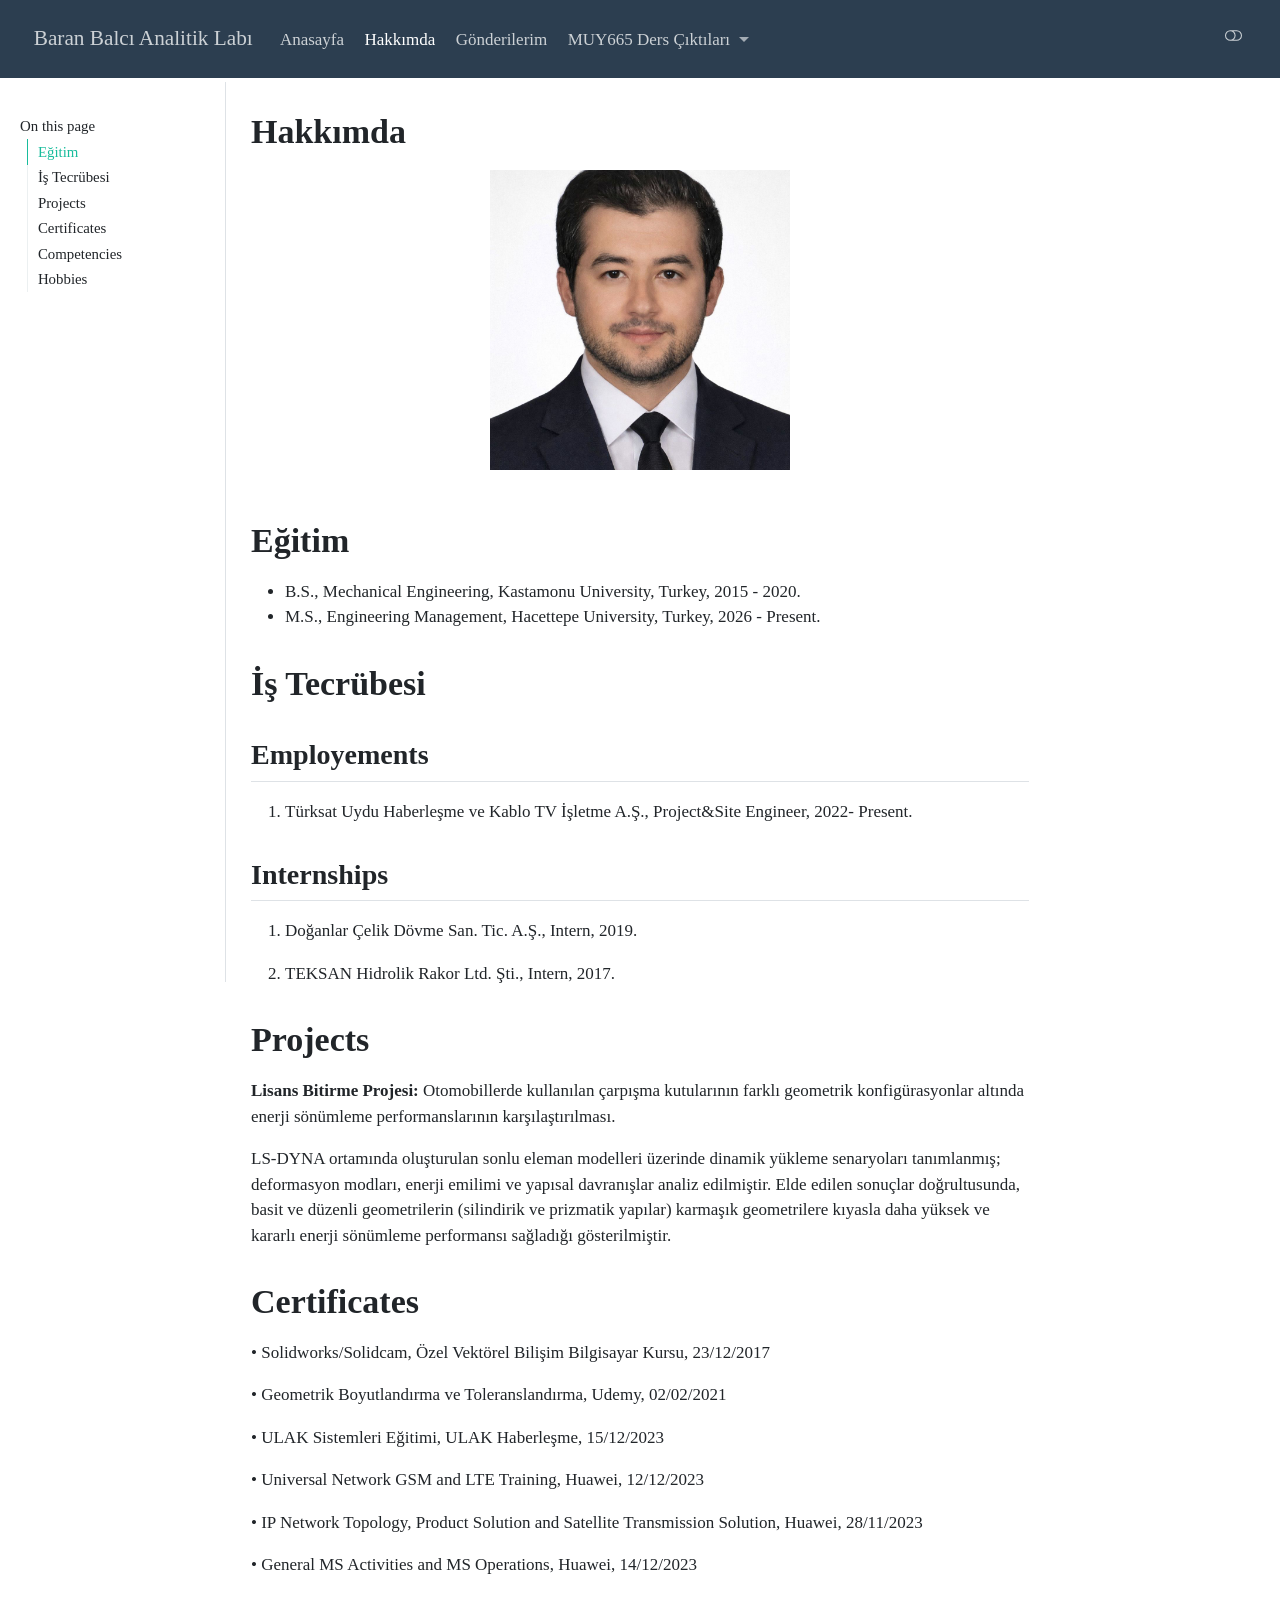
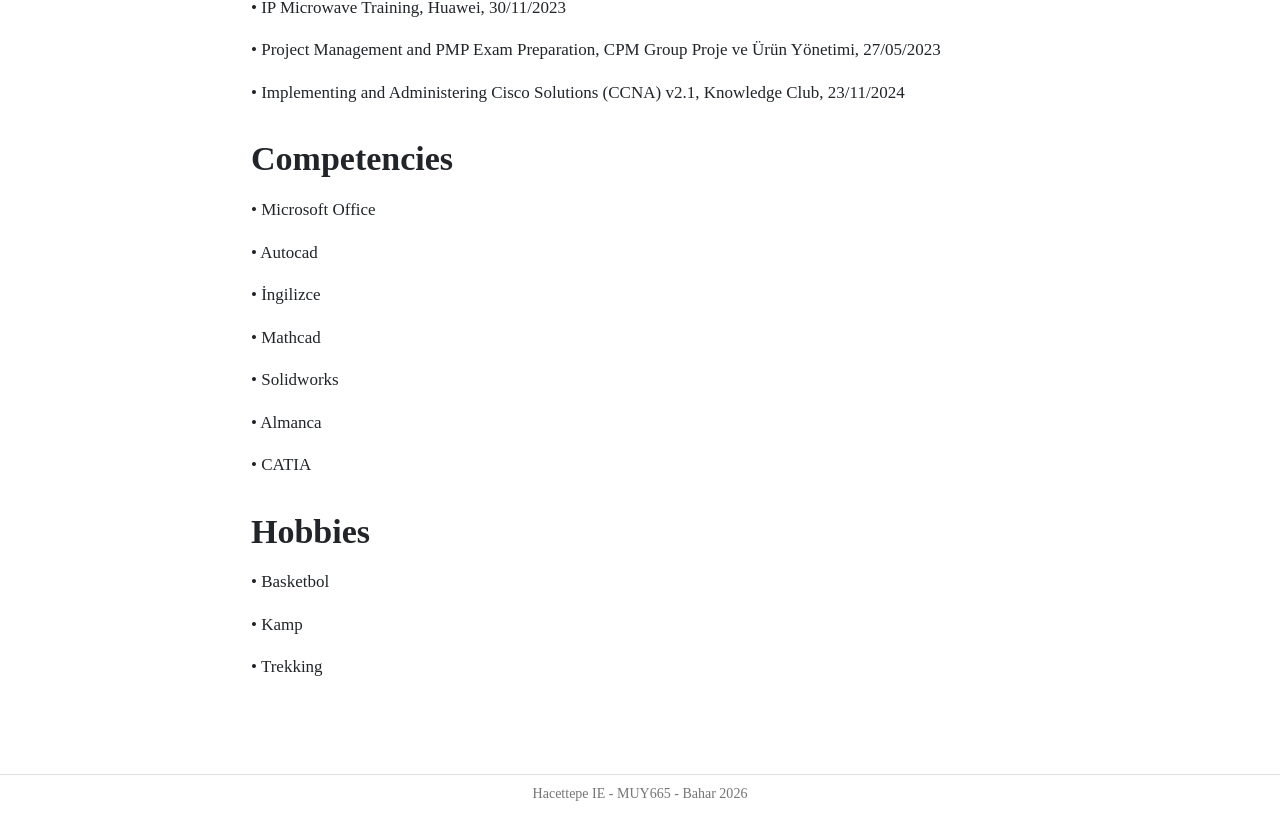
==== docs/about.html @ 2a1bf87d "Güncelleme_1 Özgeçmiş güncellendi. Tema ve font değişiklikleri yapıldı." ====
<!DOCTYPE html>
<html xmlns="http://www.w3.org/1999/xhtml" lang="en" xml:lang="en"><head>

<meta charset="utf-8">
<meta name="generator" content="quarto-1.8.25">

<meta name="viewport" content="width=device-width, initial-scale=1.0, user-scalable=yes">


<title>Hakkımda – Baran Balcı Analitik Labı</title>
<style>
code{white-space: pre-wrap;}
span.smallcaps{font-variant: small-caps;}
div.columns{display: flex; gap: min(4vw, 1.5em);}
div.column{flex: auto; overflow-x: auto;}
div.hanging-indent{margin-left: 1.5em; text-indent: -1.5em;}
ul.task-list{list-style: none;}
ul.task-list li input[type="checkbox"] {
  width: 0.8em;
  margin: 0 0.8em 0.2em -1em; /* quarto-specific, see https://github.com/quarto-dev/quarto-cli/issues/4556 */ 
  vertical-align: middle;
}
</style>


<script src="site_libs/quarto-nav/quarto-nav.js"></script>
<script src="site_libs/quarto-nav/headroom.min.js"></script>
<script src="site_libs/clipboard/clipboard.min.js"></script>
<script src="site_libs/quarto-search/autocomplete.umd.js"></script>
<script src="site_libs/quarto-search/fuse.min.js"></script>
<script src="site_libs/quarto-search/quarto-search.js"></script>
<meta name="quarto:offset" content="./">
<script src="site_libs/quarto-html/quarto.js" type="module"></script>
<script src="site_libs/quarto-html/tabsets/tabsets.js" type="module"></script>
<script src="site_libs/quarto-html/axe/axe-check.js" type="module"></script>
<script src="site_libs/quarto-html/popper.min.js"></script>
<script src="site_libs/quarto-html/tippy.umd.min.js"></script>
<script src="site_libs/quarto-html/anchor.min.js"></script>
<link href="site_libs/quarto-html/tippy.css" rel="stylesheet">
<link href="site_libs/quarto-html/quarto-syntax-highlighting-7b89279ff1a6dce999919e0e67d4d9ec.css" rel="stylesheet" class="quarto-color-scheme" id="quarto-text-highlighting-styles">
<link href="site_libs/quarto-html/quarto-syntax-highlighting-dark-707d8167ce6003fca903bfe2be84ab7f.css" rel="stylesheet" class="quarto-color-scheme quarto-color-alternate" id="quarto-text-highlighting-styles">
<link href="site_libs/quarto-html/quarto-syntax-highlighting-7b89279ff1a6dce999919e0e67d4d9ec.css" rel="stylesheet" class="quarto-color-scheme-extra" id="quarto-text-highlighting-styles">
<script src="site_libs/bootstrap/bootstrap.min.js"></script>
<link href="site_libs/bootstrap/bootstrap-icons.css" rel="stylesheet">
<link href="site_libs/bootstrap/bootstrap-e98ccba14d388c5981edc7cb601e3319.min.css" rel="stylesheet" append-hash="true" class="quarto-color-scheme" id="quarto-bootstrap" data-mode="light">
<link href="site_libs/bootstrap/bootstrap-dark-bb24afecbbc509480c56164ef6636574.min.css" rel="stylesheet" append-hash="true" class="quarto-color-scheme quarto-color-alternate" id="quarto-bootstrap" data-mode="dark">
<link href="site_libs/bootstrap/bootstrap-e98ccba14d388c5981edc7cb601e3319.min.css" rel="stylesheet" append-hash="true" class="quarto-color-scheme-extra" id="quarto-bootstrap" data-mode="light">
<script id="quarto-search-options" type="application/json">{
  "location": "navbar",
  "copy-button": false,
  "collapse-after": 3,
  "panel-placement": "end",
  "type": "overlay",
  "limit": 50,
  "keyboard-shortcut": [
    "f",
    "/",
    "s"
  ],
  "show-item-context": false,
  "language": {
    "search-no-results-text": "No results",
    "search-matching-documents-text": "matching documents",
    "search-copy-link-title": "Copy link to search",
    "search-hide-matches-text": "Hide additional matches",
    "search-more-match-text": "more match in this document",
    "search-more-matches-text": "more matches in this document",
    "search-clear-button-title": "Clear",
    "search-text-placeholder": "",
    "search-detached-cancel-button-title": "Cancel",
    "search-submit-button-title": "Submit",
    "search-label": "Search"
  }
}</script>


<link rel="stylesheet" href="styles.css">
</head>

<body class="docked nav-fixed quarto-light"><script id="quarto-html-before-body" type="application/javascript">
    const toggleBodyColorMode = (bsSheetEl) => {
      const mode = bsSheetEl.getAttribute("data-mode");
      const bodyEl = window.document.querySelector("body");
      if (mode === "dark") {
        bodyEl.classList.add("quarto-dark");
        bodyEl.classList.remove("quarto-light");
      } else {
        bodyEl.classList.add("quarto-light");
        bodyEl.classList.remove("quarto-dark");
      }
    }
    const toggleBodyColorPrimary = () => {
      const bsSheetEl = window.document.querySelector("link#quarto-bootstrap:not([rel=disabled-stylesheet])");
      if (bsSheetEl) {
        toggleBodyColorMode(bsSheetEl);
      }
    }
    const setColorSchemeToggle = (alternate) => {
      const toggles = window.document.querySelectorAll('.quarto-color-scheme-toggle');
      for (let i=0; i < toggles.length; i++) {
        const toggle = toggles[i];
        if (toggle) {
          if (alternate) {
            toggle.classList.add("alternate");
          } else {
            toggle.classList.remove("alternate");
          }
        }
      }
    };
    const toggleColorMode = (alternate) => {
      // Switch the stylesheets
      const primaryStylesheets = window.document.querySelectorAll('link.quarto-color-scheme:not(.quarto-color-alternate)');
      const alternateStylesheets = window.document.querySelectorAll('link.quarto-color-scheme.quarto-color-alternate');
      manageTransitions('#quarto-margin-sidebar .nav-link', false);
      if (alternate) {
        // note: dark is layered on light, we don't disable primary!
        enableStylesheet(alternateStylesheets);
        for (const sheetNode of alternateStylesheets) {
          if (sheetNode.id === "quarto-bootstrap") {
            toggleBodyColorMode(sheetNode);
          }
        }
      } else {
        disableStylesheet(alternateStylesheets);
        enableStylesheet(primaryStylesheets)
        toggleBodyColorPrimary();
      }
      manageTransitions('#quarto-margin-sidebar .nav-link', true);
      // Switch the toggles
      setColorSchemeToggle(alternate)
      // Hack to workaround the fact that safari doesn't
      // properly recolor the scrollbar when toggling (#1455)
      if (navigator.userAgent.indexOf('Safari') > 0 && navigator.userAgent.indexOf('Chrome') == -1) {
        manageTransitions("body", false);
        window.scrollTo(0, 1);
        setTimeout(() => {
          window.scrollTo(0, 0);
          manageTransitions("body", true);
        }, 40);
      }
    }
    const disableStylesheet = (stylesheets) => {
      for (let i=0; i < stylesheets.length; i++) {
        const stylesheet = stylesheets[i];
        stylesheet.rel = 'disabled-stylesheet';
      }
    }
    const enableStylesheet = (stylesheets) => {
      for (let i=0; i < stylesheets.length; i++) {
        const stylesheet = stylesheets[i];
        if(stylesheet.rel !== 'stylesheet') { // for Chrome, which will still FOUC without this check
          stylesheet.rel = 'stylesheet';
        }
      }
    }
    const manageTransitions = (selector, allowTransitions) => {
      const els = window.document.querySelectorAll(selector);
      for (let i=0; i < els.length; i++) {
        const el = els[i];
        if (allowTransitions) {
          el.classList.remove('notransition');
        } else {
          el.classList.add('notransition');
        }
      }
    }
    const isFileUrl = () => {
      return window.location.protocol === 'file:';
    }
    const hasAlternateSentinel = () => {
      let styleSentinel = getColorSchemeSentinel();
      if (styleSentinel !== null) {
        return styleSentinel === "alternate";
      } else {
        return false;
      }
    }
    const setStyleSentinel = (alternate) => {
      const value = alternate ? "alternate" : "default";
      if (!isFileUrl()) {
        window.localStorage.setItem("quarto-color-scheme", value);
      } else {
        localAlternateSentinel = value;
      }
    }
    const getColorSchemeSentinel = () => {
      if (!isFileUrl()) {
        const storageValue = window.localStorage.getItem("quarto-color-scheme");
        return storageValue != null ? storageValue : localAlternateSentinel;
      } else {
        return localAlternateSentinel;
      }
    }
    const toggleGiscusIfUsed = (isAlternate, darkModeDefault) => {
      const baseTheme = document.querySelector('#giscus-base-theme')?.value ?? 'light';
      const alternateTheme = document.querySelector('#giscus-alt-theme')?.value ?? 'dark';
      let newTheme = '';
      if(authorPrefersDark) {
        newTheme = isAlternate ? baseTheme : alternateTheme;
      } else {
        newTheme = isAlternate ? alternateTheme : baseTheme;
      }
      const changeGiscusTheme = () => {
        // From: https://github.com/giscus/giscus/issues/336
        const sendMessage = (message) => {
          const iframe = document.querySelector('iframe.giscus-frame');
          if (!iframe) return;
          iframe.contentWindow.postMessage({ giscus: message }, 'https://giscus.app');
        }
        sendMessage({
          setConfig: {
            theme: newTheme
          }
        });
      }
      const isGiscussLoaded = window.document.querySelector('iframe.giscus-frame') !== null;
      if (isGiscussLoaded) {
        changeGiscusTheme();
      }
    };
    const authorPrefersDark = false;
    const darkModeDefault = authorPrefersDark;
      document.querySelector('link#quarto-text-highlighting-styles.quarto-color-scheme-extra').rel = 'disabled-stylesheet';
      document.querySelector('link#quarto-bootstrap.quarto-color-scheme-extra').rel = 'disabled-stylesheet';
    let localAlternateSentinel = darkModeDefault ? 'alternate' : 'default';
    // Dark / light mode switch
    window.quartoToggleColorScheme = () => {
      // Read the current dark / light value
      let toAlternate = !hasAlternateSentinel();
      toggleColorMode(toAlternate);
      setStyleSentinel(toAlternate);
      toggleGiscusIfUsed(toAlternate, darkModeDefault);
      window.dispatchEvent(new Event('resize'));
    };
    // Switch to dark mode if need be
    if (hasAlternateSentinel()) {
      toggleColorMode(true);
    } else {
      toggleColorMode(false);
    }
  </script>

<div id="quarto-search-results"></div>
  <header id="quarto-header" class="headroom fixed-top">
    <nav class="navbar navbar-expand-lg " data-bs-theme="dark">
      <div class="navbar-container container-fluid">
      <div class="navbar-brand-container mx-auto">
    <a href="./index.html" class="navbar-brand navbar-brand-logo">
    </a>
    <a class="navbar-brand" href="./index.html">
    <span class="navbar-title">Baran Balcı Analitik Labı</span>
    </a>
  </div>
            <div id="quarto-search" class="" title="Search"></div>
          <button class="navbar-toggler" type="button" data-bs-toggle="collapse" data-bs-target="#navbarCollapse" aria-controls="navbarCollapse" role="menu" aria-expanded="false" aria-label="Toggle navigation" onclick="if (window.quartoToggleHeadroom) { window.quartoToggleHeadroom(); }">
  <span class="navbar-toggler-icon"></span>
</button>
          <div class="collapse navbar-collapse" id="navbarCollapse">
            <ul class="navbar-nav navbar-nav-scroll me-auto">
  <li class="nav-item">
    <a class="nav-link" href="./index.html"> 
<span class="menu-text">Anasayfa</span></a>
  </li>  
  <li class="nav-item">
    <a class="nav-link active" href="./about.html" aria-current="page"> 
<span class="menu-text">Hakkımda</span></a>
  </li>  
  <li class="nav-item">
    <a class="nav-link" href="./posts.html"> 
<span class="menu-text">Gönderilerim</span></a>
  </li>  
  <li class="nav-item dropdown ">
    <a class="nav-link dropdown-toggle" href="#" id="nav-menu-muy665-ders-çıktıları" role="link" data-bs-toggle="dropdown" aria-expanded="false">
 <span class="menu-text">MUY665 Ders Çıktıları</span>
    </a>
    <ul class="dropdown-menu" aria-labelledby="nav-menu-muy665-ders-çıktıları">    
        <li>
    <a class="dropdown-item" href="./portfolyo.html">
 <span class="dropdown-text">Ödevler</span></a>
  </li>  
        <li>
    <a class="dropdown-item" href="./project.qmd">
 <span class="dropdown-text">Proje</span></a>
  </li>  
    </ul>
  </li>
</ul>
          </div> <!-- /navcollapse -->
            <div class="quarto-navbar-tools tools-wide">
    <a href="https://twitter.com" title="" class="quarto-navigation-tool px-1" aria-label=""><i class="bi bi-github"></i></a>
    <a href="https://twitter.com" title="" class="quarto-navigation-tool px-1" aria-label=""><i class="bi bi-twitter"></i></a>
    <a href="https://linkedin.com" title="" class="quarto-navigation-tool px-1" aria-label=""><i class="bi bi-linkedin"></i></a>
  <a href="" class="quarto-color-scheme-toggle quarto-navigation-tool  px-1" onclick="window.quartoToggleColorScheme(); return false;" title="Toggle dark mode"><i class="bi"></i></a>
</div>
      </div> <!-- /container-fluid -->
    </nav>
</header>
<!-- content -->
<div id="quarto-content" class="quarto-container page-columns page-rows-contents page-layout-article page-navbar">
<!-- sidebar -->
  <nav id="quarto-sidebar" class="sidebar collapse collapse-horizontal quarto-sidebar-collapse-item sidebar-navigation docked overflow-auto">
    <nav id="TOC" role="doc-toc" class="toc-active">
    <h2 id="toc-title">On this page</h2>
   
  <ul>
  <li><a href="#eğitim" id="toc-eğitim" class="nav-link active" data-scroll-target="#eğitim">Eğitim</a></li>
  <li><a href="#iş-tecrübesi" id="toc-iş-tecrübesi" class="nav-link" data-scroll-target="#iş-tecrübesi">İş Tecrübesi</a>
  <ul class="collapse">
  <li><a href="#employements" id="toc-employements" class="nav-link" data-scroll-target="#employements">Employements</a></li>
  <li><a href="#internships" id="toc-internships" class="nav-link" data-scroll-target="#internships">Internships</a></li>
  </ul></li>
  <li><a href="#projects" id="toc-projects" class="nav-link" data-scroll-target="#projects">Projects</a></li>
  <li><a href="#certificates" id="toc-certificates" class="nav-link" data-scroll-target="#certificates">Certificates</a></li>
  <li><a href="#competencies" id="toc-competencies" class="nav-link" data-scroll-target="#competencies">Competencies</a></li>
  <li><a href="#hobbies" id="toc-hobbies" class="nav-link" data-scroll-target="#hobbies">Hobbies</a></li>
  </ul>
</nav>
</nav>
<div id="quarto-sidebar-glass" class="quarto-sidebar-collapse-item" data-bs-toggle="collapse" data-bs-target=".quarto-sidebar-collapse-item"></div>
<!-- margin-sidebar -->
    <div id="quarto-margin-sidebar" class="sidebar margin-sidebar zindex-bottom">
    </div>
<!-- main -->
<main class="content" id="quarto-document-content">


<header id="title-block-header" class="quarto-title-block default">
<div class="quarto-title">
<h1 class="title">Hakkımda</h1>
</div>



<div class="quarto-title-meta">

    
  
    
  </div>
  


</header>


<div class="quarto-figure quarto-figure-center">
<figure class="figure">
<p><img src="images/WhatsApp Image 2026-03-04 at 12.18.44.jpeg" class="img-fluid quarto-figure quarto-figure-center figure-img" width="300"></p>
</figure>
</div>
<section id="eğitim" class="level1">
<h1>Eğitim</h1>
<ul>
<li>B.S., Mechanical Engineering, Kastamonu University, Turkey, 2015 - 2020.</li>
<li>M.S., Engineering Management, Hacettepe University, Turkey, 2026 - Present.</li>
</ul>
</section>
<section id="iş-tecrübesi" class="level1">
<h1>İş Tecrübesi</h1>
<section id="employements" class="level2">
<h2 class="anchored" data-anchor-id="employements">Employements</h2>
<ol type="1">
<li>Türksat Uydu Haberleşme ve Kablo TV İşletme A.Ş., Project&amp;Site Engineer, 2022- Present.</li>
</ol>
</section>
<section id="internships" class="level2">
<h2 class="anchored" data-anchor-id="internships">Internships</h2>
<ol type="1">
<li><p>Doğanlar Çelik Dövme San. Tic. A.Ş., Intern, 2019.</p></li>
<li><p>TEKSAN Hidrolik Rakor Ltd.&nbsp;Şti., Intern, 2017.</p></li>
</ol>
</section>
</section>
<section id="projects" class="level1">
<h1>Projects</h1>
<p><strong>Lisans Bitirme Projesi:</strong> Otomobillerde kullanılan çarpışma kutularının farklı geometrik konfigürasyonlar altında enerji sönümleme performanslarının karşılaştırılması.</p>
<p>LS-DYNA ortamında oluşturulan sonlu eleman modelleri üzerinde dinamik yükleme senaryoları tanımlanmış; deformasyon modları, enerji emilimi ve yapısal davranışlar analiz edilmiştir. Elde edilen sonuçlar doğrultusunda, basit ve düzenli geometrilerin (silindirik ve prizmatik yapılar) karmaşık geometrilere kıyasla daha yüksek ve kararlı enerji sönümleme performansı sağladığı gösterilmiştir.</p>
</section>
<section id="certificates" class="level1">
<h1>Certificates</h1>
<p>• Solidworks/Solidcam, Özel Vektörel Bilişim Bilgisayar Kursu, 23/12/2017</p>
<p>• Geometrik Boyutlandırma ve Toleranslandırma, Udemy, 02/02/2021</p>
<p>• ULAK Sistemleri Eğitimi, ULAK Haberleşme, 15/12/2023</p>
<p>• Universal Network GSM and LTE Training, Huawei, 12/12/2023</p>
<p>• IP Network Topology, Product Solution and Satellite Transmission Solution, Huawei, 28/11/2023</p>
<p>• General MS Activities and MS Operations, Huawei, 14/12/2023</p>
<p>• IP Microwave Training, Huawei, 30/11/2023</p>
<p>• Project Management and PMP Exam Preparation, CPM Group Proje ve Ürün Yönetimi, 27/05/2023</p>
<p>• Implementing and Administering Cisco Solutions (CCNA) v2.1, Knowledge Club, 23/11/2024</p>
</section>
<section id="competencies" class="level1">
<h1>Competencies</h1>
<p>• Microsoft Office</p>
<p>• Autocad</p>
<p>• İngilizce</p>
<p>• Mathcad</p>
<p>• Solidworks</p>
<p>• Almanca</p>
<p>• CATIA</p>
</section>
<section id="hobbies" class="level1">
<h1>Hobbies</h1>
<p>• Basketbol</p>
<p>• Kamp</p>
<p>• Trekking</p>


</section>

<a onclick="window.scrollTo(0, 0); return false;" role="button" id="quarto-back-to-top"><i class="bi bi-arrow-up"></i> Back to top</a></main> <!-- /main -->
<script id="quarto-html-after-body" type="application/javascript">
  window.document.addEventListener("DOMContentLoaded", function (event) {
    // Ensure there is a toggle, if there isn't float one in the top right
    if (window.document.querySelector('.quarto-color-scheme-toggle') === null) {
      const a = window.document.createElement('a');
      a.classList.add('top-right');
      a.classList.add('quarto-color-scheme-toggle');
      a.href = "";
      a.onclick = function() { try { window.quartoToggleColorScheme(); } catch {} return false; };
      const i = window.document.createElement("i");
      i.classList.add('bi');
      a.appendChild(i);
      window.document.body.appendChild(a);
    }
    setColorSchemeToggle(hasAlternateSentinel())
    const icon = "";
    const anchorJS = new window.AnchorJS();
    anchorJS.options = {
      placement: 'right',
      icon: icon
    };
    anchorJS.add('.anchored');
    const isCodeAnnotation = (el) => {
      for (const clz of el.classList) {
        if (clz.startsWith('code-annotation-')) {                     
          return true;
        }
      }
      return false;
    }
    const onCopySuccess = function(e) {
      // button target
      const button = e.trigger;
      // don't keep focus
      button.blur();
      // flash "checked"
      button.classList.add('code-copy-button-checked');
      var currentTitle = button.getAttribute("title");
      button.setAttribute("title", "Copied!");
      let tooltip;
      if (window.bootstrap) {
        button.setAttribute("data-bs-toggle", "tooltip");
        button.setAttribute("data-bs-placement", "left");
        button.setAttribute("data-bs-title", "Copied!");
        tooltip = new bootstrap.Tooltip(button, 
          { trigger: "manual", 
            customClass: "code-copy-button-tooltip",
            offset: [0, -8]});
        tooltip.show();    
      }
      setTimeout(function() {
        if (tooltip) {
          tooltip.hide();
          button.removeAttribute("data-bs-title");
          button.removeAttribute("data-bs-toggle");
          button.removeAttribute("data-bs-placement");
        }
        button.setAttribute("title", currentTitle);
        button.classList.remove('code-copy-button-checked');
      }, 1000);
      // clear code selection
      e.clearSelection();
    }
    const getTextToCopy = function(trigger) {
      const outerScaffold = trigger.parentElement.cloneNode(true);
      const codeEl = outerScaffold.querySelector('code');
      for (const childEl of codeEl.children) {
        if (isCodeAnnotation(childEl)) {
          childEl.remove();
        }
      }
      return codeEl.innerText;
    }
    const clipboard = new window.ClipboardJS('.code-copy-button:not([data-in-quarto-modal])', {
      text: getTextToCopy
    });
    clipboard.on('success', onCopySuccess);
    if (window.document.getElementById('quarto-embedded-source-code-modal')) {
      const clipboardModal = new window.ClipboardJS('.code-copy-button[data-in-quarto-modal]', {
        text: getTextToCopy,
        container: window.document.getElementById('quarto-embedded-source-code-modal')
      });
      clipboardModal.on('success', onCopySuccess);
    }
      var localhostRegex = new RegExp(/^(?:http|https):\/\/localhost\:?[0-9]*\//);
      var mailtoRegex = new RegExp(/^mailto:/);
        var filterRegex = new RegExp('/' + window.location.host + '/');
      var isInternal = (href) => {
          return filterRegex.test(href) || localhostRegex.test(href) || mailtoRegex.test(href);
      }
      // Inspect non-navigation links and adorn them if external
     var links = window.document.querySelectorAll('a[href]:not(.nav-link):not(.navbar-brand):not(.toc-action):not(.sidebar-link):not(.sidebar-item-toggle):not(.pagination-link):not(.no-external):not([aria-hidden]):not(.dropdown-item):not(.quarto-navigation-tool):not(.about-link)');
      for (var i=0; i<links.length; i++) {
        const link = links[i];
        if (!isInternal(link.href)) {
          // undo the damage that might have been done by quarto-nav.js in the case of
          // links that we want to consider external
          if (link.dataset.originalHref !== undefined) {
            link.href = link.dataset.originalHref;
          }
        }
      }
    function tippyHover(el, contentFn, onTriggerFn, onUntriggerFn) {
      const config = {
        allowHTML: true,
        maxWidth: 500,
        delay: 100,
        arrow: false,
        appendTo: function(el) {
            return el.parentElement;
        },
        interactive: true,
        interactiveBorder: 10,
        theme: 'quarto',
        placement: 'bottom-start',
      };
      if (contentFn) {
        config.content = contentFn;
      }
      if (onTriggerFn) {
        config.onTrigger = onTriggerFn;
      }
      if (onUntriggerFn) {
        config.onUntrigger = onUntriggerFn;
      }
      window.tippy(el, config); 
    }
    const noterefs = window.document.querySelectorAll('a[role="doc-noteref"]');
    for (var i=0; i<noterefs.length; i++) {
      const ref = noterefs[i];
      tippyHover(ref, function() {
        // use id or data attribute instead here
        let href = ref.getAttribute('data-footnote-href') || ref.getAttribute('href');
        try { href = new URL(href).hash; } catch {}
        const id = href.replace(/^#\/?/, "");
        const note = window.document.getElementById(id);
        if (note) {
          return note.innerHTML;
        } else {
          return "";
        }
      });
    }
    const xrefs = window.document.querySelectorAll('a.quarto-xref');
    const processXRef = (id, note) => {
      // Strip column container classes
      const stripColumnClz = (el) => {
        el.classList.remove("page-full", "page-columns");
        if (el.children) {
          for (const child of el.children) {
            stripColumnClz(child);
          }
        }
      }
      stripColumnClz(note)
      if (id === null || id.startsWith('sec-')) {
        // Special case sections, only their first couple elements
        const container = document.createElement("div");
        if (note.children && note.children.length > 2) {
          container.appendChild(note.children[0].cloneNode(true));
          for (let i = 1; i < note.children.length; i++) {
            const child = note.children[i];
            if (child.tagName === "P" && child.innerText === "") {
              continue;
            } else {
              container.appendChild(child.cloneNode(true));
              break;
            }
          }
          if (window.Quarto?.typesetMath) {
            window.Quarto.typesetMath(container);
          }
          return container.innerHTML
        } else {
          if (window.Quarto?.typesetMath) {
            window.Quarto.typesetMath(note);
          }
          return note.innerHTML;
        }
      } else {
        // Remove any anchor links if they are present
        const anchorLink = note.querySelector('a.anchorjs-link');
        if (anchorLink) {
          anchorLink.remove();
        }
        if (window.Quarto?.typesetMath) {
          window.Quarto.typesetMath(note);
        }
        if (note.classList.contains("callout")) {
          return note.outerHTML;
        } else {
          return note.innerHTML;
        }
      }
    }
    for (var i=0; i<xrefs.length; i++) {
      const xref = xrefs[i];
      tippyHover(xref, undefined, function(instance) {
        instance.disable();
        let url = xref.getAttribute('href');
        let hash = undefined; 
        if (url.startsWith('#')) {
          hash = url;
        } else {
          try { hash = new URL(url).hash; } catch {}
        }
        if (hash) {
          const id = hash.replace(/^#\/?/, "");
          const note = window.document.getElementById(id);
          if (note !== null) {
            try {
              const html = processXRef(id, note.cloneNode(true));
              instance.setContent(html);
            } finally {
              instance.enable();
              instance.show();
            }
          } else {
            // See if we can fetch this
            fetch(url.split('#')[0])
            .then(res => res.text())
            .then(html => {
              const parser = new DOMParser();
              const htmlDoc = parser.parseFromString(html, "text/html");
              const note = htmlDoc.getElementById(id);
              if (note !== null) {
                const html = processXRef(id, note);
                instance.setContent(html);
              } 
            }).finally(() => {
              instance.enable();
              instance.show();
            });
          }
        } else {
          // See if we can fetch a full url (with no hash to target)
          // This is a special case and we should probably do some content thinning / targeting
          fetch(url)
          .then(res => res.text())
          .then(html => {
            const parser = new DOMParser();
            const htmlDoc = parser.parseFromString(html, "text/html");
            const note = htmlDoc.querySelector('main.content');
            if (note !== null) {
              // This should only happen for chapter cross references
              // (since there is no id in the URL)
              // remove the first header
              if (note.children.length > 0 && note.children[0].tagName === "HEADER") {
                note.children[0].remove();
              }
              const html = processXRef(null, note);
              instance.setContent(html);
            } 
          }).finally(() => {
            instance.enable();
            instance.show();
          });
        }
      }, function(instance) {
      });
    }
        let selectedAnnoteEl;
        const selectorForAnnotation = ( cell, annotation) => {
          let cellAttr = 'data-code-cell="' + cell + '"';
          let lineAttr = 'data-code-annotation="' +  annotation + '"';
          const selector = 'span[' + cellAttr + '][' + lineAttr + ']';
          return selector;
        }
        const selectCodeLines = (annoteEl) => {
          const doc = window.document;
          const targetCell = annoteEl.getAttribute("data-target-cell");
          const targetAnnotation = annoteEl.getAttribute("data-target-annotation");
          const annoteSpan = window.document.querySelector(selectorForAnnotation(targetCell, targetAnnotation));
          const lines = annoteSpan.getAttribute("data-code-lines").split(",");
          const lineIds = lines.map((line) => {
            return targetCell + "-" + line;
          })
          let top = null;
          let height = null;
          let parent = null;
          if (lineIds.length > 0) {
              //compute the position of the single el (top and bottom and make a div)
              const el = window.document.getElementById(lineIds[0]);
              top = el.offsetTop;
              height = el.offsetHeight;
              parent = el.parentElement.parentElement;
            if (lineIds.length > 1) {
              const lastEl = window.document.getElementById(lineIds[lineIds.length - 1]);
              const bottom = lastEl.offsetTop + lastEl.offsetHeight;
              height = bottom - top;
            }
            if (top !== null && height !== null && parent !== null) {
              // cook up a div (if necessary) and position it 
              let div = window.document.getElementById("code-annotation-line-highlight");
              if (div === null) {
                div = window.document.createElement("div");
                div.setAttribute("id", "code-annotation-line-highlight");
                div.style.position = 'absolute';
                parent.appendChild(div);
              }
              div.style.top = top - 2 + "px";
              div.style.height = height + 4 + "px";
              div.style.left = 0;
              let gutterDiv = window.document.getElementById("code-annotation-line-highlight-gutter");
              if (gutterDiv === null) {
                gutterDiv = window.document.createElement("div");
                gutterDiv.setAttribute("id", "code-annotation-line-highlight-gutter");
                gutterDiv.style.position = 'absolute';
                const codeCell = window.document.getElementById(targetCell);
                const gutter = codeCell.querySelector('.code-annotation-gutter');
                gutter.appendChild(gutterDiv);
              }
              gutterDiv.style.top = top - 2 + "px";
              gutterDiv.style.height = height + 4 + "px";
            }
            selectedAnnoteEl = annoteEl;
          }
        };
        const unselectCodeLines = () => {
          const elementsIds = ["code-annotation-line-highlight", "code-annotation-line-highlight-gutter"];
          elementsIds.forEach((elId) => {
            const div = window.document.getElementById(elId);
            if (div) {
              div.remove();
            }
          });
          selectedAnnoteEl = undefined;
        };
          // Handle positioning of the toggle
      window.addEventListener(
        "resize",
        throttle(() => {
          elRect = undefined;
          if (selectedAnnoteEl) {
            selectCodeLines(selectedAnnoteEl);
          }
        }, 10)
      );
      function throttle(fn, ms) {
      let throttle = false;
      let timer;
        return (...args) => {
          if(!throttle) { // first call gets through
              fn.apply(this, args);
              throttle = true;
          } else { // all the others get throttled
              if(timer) clearTimeout(timer); // cancel #2
              timer = setTimeout(() => {
                fn.apply(this, args);
                timer = throttle = false;
              }, ms);
          }
        };
      }
        // Attach click handler to the DT
        const annoteDls = window.document.querySelectorAll('dt[data-target-cell]');
        for (const annoteDlNode of annoteDls) {
          annoteDlNode.addEventListener('click', (event) => {
            const clickedEl = event.target;
            if (clickedEl !== selectedAnnoteEl) {
              unselectCodeLines();
              const activeEl = window.document.querySelector('dt[data-target-cell].code-annotation-active');
              if (activeEl) {
                activeEl.classList.remove('code-annotation-active');
              }
              selectCodeLines(clickedEl);
              clickedEl.classList.add('code-annotation-active');
            } else {
              // Unselect the line
              unselectCodeLines();
              clickedEl.classList.remove('code-annotation-active');
            }
          });
        }
    const findCites = (el) => {
      const parentEl = el.parentElement;
      if (parentEl) {
        const cites = parentEl.dataset.cites;
        if (cites) {
          return {
            el,
            cites: cites.split(' ')
          };
        } else {
          return findCites(el.parentElement)
        }
      } else {
        return undefined;
      }
    };
    var bibliorefs = window.document.querySelectorAll('a[role="doc-biblioref"]');
    for (var i=0; i<bibliorefs.length; i++) {
      const ref = bibliorefs[i];
      const citeInfo = findCites(ref);
      if (citeInfo) {
        tippyHover(citeInfo.el, function() {
          var popup = window.document.createElement('div');
          citeInfo.cites.forEach(function(cite) {
            var citeDiv = window.document.createElement('div');
            citeDiv.classList.add('hanging-indent');
            citeDiv.classList.add('csl-entry');
            var biblioDiv = window.document.getElementById('ref-' + cite);
            if (biblioDiv) {
              citeDiv.innerHTML = biblioDiv.innerHTML;
            }
            popup.appendChild(citeDiv);
          });
          return popup.innerHTML;
        });
      }
    }
  });
  </script>
</div> <!-- /content -->
<footer class="footer">
  <div class="nav-footer">
    <div class="nav-footer-left">
      &nbsp;
    </div>   
    <div class="nav-footer-center">
<p>Hacettepe IE - MUY665 - Bahar 2026</p>
</div>
    <div class="nav-footer-right">
      &nbsp;
    </div>
  </div>
</footer>




</body></html>
---- docs/site_libs/quarto-html/quarto-syntax-highlighting-7b89279ff1a6dce999919e0e67d4d9ec.css ----
/* quarto syntax highlight colors */
:root {
  --quarto-hl-ot-color: #003B4F;
  --quarto-hl-at-color: #657422;
  --quarto-hl-ss-color: #20794D;
  --quarto-hl-an-color: #5E5E5E;
  --quarto-hl-fu-color: #4758AB;
  --quarto-hl-st-color: #20794D;
  --quarto-hl-cf-color: #003B4F;
  --quarto-hl-op-color: #5E5E5E;
  --quarto-hl-er-color: #AD0000;
  --quarto-hl-bn-color: #AD0000;
  --quarto-hl-al-color: #AD0000;
  --quarto-hl-va-color: #111111;
  --quarto-hl-bu-color: inherit;
  --quarto-hl-ex-color: inherit;
  --quarto-hl-pp-color: #AD0000;
  --quarto-hl-in-color: #5E5E5E;
  --quarto-hl-vs-color: #20794D;
  --quarto-hl-wa-color: #5E5E5E;
  --quarto-hl-do-color: #5E5E5E;
  --quarto-hl-im-color: #00769E;
  --quarto-hl-ch-color: #20794D;
  --quarto-hl-dt-color: #AD0000;
  --quarto-hl-fl-color: #AD0000;
  --quarto-hl-co-color: #5E5E5E;
  --quarto-hl-cv-color: #5E5E5E;
  --quarto-hl-cn-color: #8f5902;
  --quarto-hl-sc-color: #5E5E5E;
  --quarto-hl-dv-color: #AD0000;
  --quarto-hl-kw-color: #003B4F;
}

/* other quarto variables */
:root {
  --quarto-font-monospace: SFMono-Regular, Menlo, Monaco, Consolas, "Liberation Mono", "Courier New", monospace;
}

/* syntax highlight based on Pandoc's rules */
pre > code.sourceCode > span {
  color: #003B4F;
}

code.sourceCode > span {
  color: #003B4F;
}

div.sourceCode,
div.sourceCode pre.sourceCode {
  color: #003B4F;
}

/* Normal */
code span {
  color: #003B4F;
}

/* Alert */
code span.al {
  color: #AD0000;
  font-style: inherit;
}

/* Annotation */
code span.an {
  color: #5E5E5E;
  font-style: inherit;
}

/* Attribute */
code span.at {
  color: #657422;
  font-style: inherit;
}

/* BaseN */
code span.bn {
  color: #AD0000;
  font-style: inherit;
}

/* BuiltIn */
code span.bu {
  font-style: inherit;
}

/* ControlFlow */
code span.cf {
  color: #003B4F;
  font-weight: bold;
  font-style: inherit;
}

/* Char */
code span.ch {
  color: #20794D;
  font-style: inherit;
}

/* Constant */
code span.cn {
  color: #8f5902;
  font-style: inherit;
}

/* Comment */
code span.co {
  color: #5E5E5E;
  font-style: inherit;
}

/* CommentVar */
code span.cv {
  color: #5E5E5E;
  font-style: italic;
}

/* Documentation */
code span.do {
  color: #5E5E5E;
  font-style: italic;
}

/* DataType */
code span.dt {
  color: #AD0000;
  font-style: inherit;
}

/* DecVal */
code span.dv {
  color: #AD0000;
  font-style: inherit;
}

/* Error */
code span.er {
  color: #AD0000;
  font-style: inherit;
}

/* Extension */
code span.ex {
  font-style: inherit;
}

/* Float */
code span.fl {
  color: #AD0000;
  font-style: inherit;
}

/* Function */
code span.fu {
  color: #4758AB;
  font-style: inherit;
}

/* Import */
code span.im {
  color: #00769E;
  font-style: inherit;
}

/* Information */
code span.in {
  color: #5E5E5E;
  font-style: inherit;
}

/* Keyword */
code span.kw {
  color: #003B4F;
  font-weight: bold;
  font-style: inherit;
}

/* Operator */
code span.op {
  color: #5E5E5E;
  font-style: inherit;
}

/* Other */
code span.ot {
  color: #003B4F;
  font-style: inherit;
}

/* Preprocessor */
code span.pp {
  color: #AD0000;
  font-style: inherit;
}

/* SpecialChar */
code span.sc {
  color: #5E5E5E;
  font-style: inherit;
}

/* SpecialString */
code span.ss {
  color: #20794D;
  font-style: inherit;
}

/* String */
code span.st {
  color: #20794D;
  font-style: inherit;
}

/* Variable */
code span.va {
  color: #111111;
  font-style: inherit;
}

/* VerbatimString */
code span.vs {
  color: #20794D;
  font-style: inherit;
}

/* Warning */
code span.wa {
  color: #5E5E5E;
  font-style: italic;
}

.prevent-inlining {
  content: "</";
}

/*# sourceMappingURL=3944bc705cfaf4c80e56f77c5205168a.css.map */
---- docs/site_libs/quarto-html/quarto-syntax-highlighting-dark-707d8167ce6003fca903bfe2be84ab7f.css ----
/* quarto syntax highlight colors */
:root {
  --quarto-hl-al-color: #f07178;
  --quarto-hl-an-color: #d4d0ab;
  --quarto-hl-at-color: #00e0e0;
  --quarto-hl-bn-color: #d4d0ab;
  --quarto-hl-bu-color: #abe338;
  --quarto-hl-ch-color: #abe338;
  --quarto-hl-co-color: #f8f8f2;
  --quarto-hl-cv-color: #ffd700;
  --quarto-hl-cn-color: #ffd700;
  --quarto-hl-cf-color: #ffa07a;
  --quarto-hl-dt-color: #ffa07a;
  --quarto-hl-dv-color: #d4d0ab;
  --quarto-hl-do-color: #f8f8f2;
  --quarto-hl-er-color: #f07178;
  --quarto-hl-ex-color: #00e0e0;
  --quarto-hl-fl-color: #d4d0ab;
  --quarto-hl-fu-color: #ffa07a;
  --quarto-hl-im-color: #abe338;
  --quarto-hl-in-color: #d4d0ab;
  --quarto-hl-kw-color: #ffa07a;
  --quarto-hl-op-color: #ffa07a;
  --quarto-hl-ot-color: #00e0e0;
  --quarto-hl-pp-color: #dcc6e0;
  --quarto-hl-re-color: #00e0e0;
  --quarto-hl-sc-color: #abe338;
  --quarto-hl-ss-color: #abe338;
  --quarto-hl-st-color: #abe338;
  --quarto-hl-va-color: #00e0e0;
  --quarto-hl-vs-color: #abe338;
  --quarto-hl-wa-color: #dcc6e0;
}

/* other quarto variables */
:root {
  --quarto-font-monospace: SFMono-Regular, Menlo, Monaco, Consolas, "Liberation Mono", "Courier New", monospace;
}

/* syntax highlight based on Pandoc's rules */
pre > code.sourceCode > span {
  color: #f8f8f2;
}

code.sourceCode > span {
  color: #f8f8f2;
}

div.sourceCode,
div.sourceCode pre.sourceCode {
  color: #f8f8f2;
}

/* Normal */
code span {
  color: #f8f8f2;
}

/* Alert */
code span.al {
  color: #f07178;
}

/* Annotation */
code span.an {
  color: #d4d0ab;
}

/* Attribute */
code span.at {
  color: #00e0e0;
}

/* BaseN */
code span.bn {
  color: #d4d0ab;
}

/* BuiltIn */
code span.bu {
  color: #abe338;
}

/* ControlFlow */
code span.cf {
  font-weight: bold;
  color: #ffa07a;
}

/* Char */
code span.ch {
  color: #abe338;
}

/* Constant */
code span.cn {
  color: #ffd700;
}

/* Comment */
code span.co {
  font-style: italic;
  color: #f8f8f2;
}

/* CommentVar */
code span.cv {
  color: #ffd700;
}

/* Documentation */
code span.do {
  color: #f8f8f2;
}

/* DataType */
code span.dt {
  color: #ffa07a;
}

/* DecVal */
code span.dv {
  color: #d4d0ab;
}

/* Error */
code span.er {
  color: #f07178;
  text-decoration: underline;
}

/* Extension */
code span.ex {
  font-weight: bold;
  color: #00e0e0;
}

/* Float */
code span.fl {
  color: #d4d0ab;
}

/* Function */
code span.fu {
  color: #ffa07a;
}

/* Import */
code span.im {
  color: #abe338;
}

/* Information */
code span.in {
  color: #d4d0ab;
}

/* Keyword */
code span.kw {
  font-weight: bold;
  color: #ffa07a;
}

/* Operator */
code span.op {
  color: #ffa07a;
}

/* Other */
code span.ot {
  color: #00e0e0;
}

/* Preprocessor */
code span.pp {
  color: #dcc6e0;
}

/* RegionMarker */
code span.re {
  background-color: #f8f8f2;
  color: #00e0e0;
}

/* SpecialChar */
code span.sc {
  color: #abe338;
}

/* SpecialString */
code span.ss {
  color: #abe338;
}

/* String */
code span.st {
  color: #abe338;
}

/* Variable */
code span.va {
  color: #00e0e0;
}

/* VerbatimString */
code span.vs {
  color: #abe338;
}

/* Warning */
code span.wa {
  color: #dcc6e0;
}

.prevent-inlining {
  content: "</";
}

/*# sourceMappingURL=f5ab3bb6f5ded8da9f12dd3a91d3da26.css.map */
---- docs/site_libs/quarto-html/quarto-syntax-highlighting-7b89279ff1a6dce999919e0e67d4d9ec.css ----
/* quarto syntax highlight colors */
:root {
  --quarto-hl-ot-color: #003B4F;
  --quarto-hl-at-color: #657422;
  --quarto-hl-ss-color: #20794D;
  --quarto-hl-an-color: #5E5E5E;
  --quarto-hl-fu-color: #4758AB;
  --quarto-hl-st-color: #20794D;
  --quarto-hl-cf-color: #003B4F;
  --quarto-hl-op-color: #5E5E5E;
  --quarto-hl-er-color: #AD0000;
  --quarto-hl-bn-color: #AD0000;
  --quarto-hl-al-color: #AD0000;
  --quarto-hl-va-color: #111111;
  --quarto-hl-bu-color: inherit;
  --quarto-hl-ex-color: inherit;
  --quarto-hl-pp-color: #AD0000;
  --quarto-hl-in-color: #5E5E5E;
  --quarto-hl-vs-color: #20794D;
  --quarto-hl-wa-color: #5E5E5E;
  --quarto-hl-do-color: #5E5E5E;
  --quarto-hl-im-color: #00769E;
  --quarto-hl-ch-color: #20794D;
  --quarto-hl-dt-color: #AD0000;
  --quarto-hl-fl-color: #AD0000;
  --quarto-hl-co-color: #5E5E5E;
  --quarto-hl-cv-color: #5E5E5E;
  --quarto-hl-cn-color: #8f5902;
  --quarto-hl-sc-color: #5E5E5E;
  --quarto-hl-dv-color: #AD0000;
  --quarto-hl-kw-color: #003B4F;
}

/* other quarto variables */
:root {
  --quarto-font-monospace: SFMono-Regular, Menlo, Monaco, Consolas, "Liberation Mono", "Courier New", monospace;
}

/* syntax highlight based on Pandoc's rules */
pre > code.sourceCode > span {
  color: #003B4F;
}

code.sourceCode > span {
  color: #003B4F;
}

div.sourceCode,
div.sourceCode pre.sourceCode {
  color: #003B4F;
}

/* Normal */
code span {
  color: #003B4F;
}

/* Alert */
code span.al {
  color: #AD0000;
  font-style: inherit;
}

/* Annotation */
code span.an {
  color: #5E5E5E;
  font-style: inherit;
}

/* Attribute */
code span.at {
  color: #657422;
  font-style: inherit;
}

/* BaseN */
code span.bn {
  color: #AD0000;
  font-style: inherit;
}

/* BuiltIn */
code span.bu {
  font-style: inherit;
}

/* ControlFlow */
code span.cf {
  color: #003B4F;
  font-weight: bold;
  font-style: inherit;
}

/* Char */
code span.ch {
  color: #20794D;
  font-style: inherit;
}

/* Constant */
code span.cn {
  color: #8f5902;
  font-style: inherit;
}

/* Comment */
code span.co {
  color: #5E5E5E;
  font-style: inherit;
}

/* CommentVar */
code span.cv {
  color: #5E5E5E;
  font-style: italic;
}

/* Documentation */
code span.do {
  color: #5E5E5E;
  font-style: italic;
}

/* DataType */
code span.dt {
  color: #AD0000;
  font-style: inherit;
}

/* DecVal */
code span.dv {
  color: #AD0000;
  font-style: inherit;
}

/* Error */
code span.er {
  color: #AD0000;
  font-style: inherit;
}

/* Extension */
code span.ex {
  font-style: inherit;
}

/* Float */
code span.fl {
  color: #AD0000;
  font-style: inherit;
}

/* Function */
code span.fu {
  color: #4758AB;
  font-style: inherit;
}

/* Import */
code span.im {
  color: #00769E;
  font-style: inherit;
}

/* Information */
code span.in {
  color: #5E5E5E;
  font-style: inherit;
}

/* Keyword */
code span.kw {
  color: #003B4F;
  font-weight: bold;
  font-style: inherit;
}

/* Operator */
code span.op {
  color: #5E5E5E;
  font-style: inherit;
}

/* Other */
code span.ot {
  color: #003B4F;
  font-style: inherit;
}

/* Preprocessor */
code span.pp {
  color: #AD0000;
  font-style: inherit;
}

/* SpecialChar */
code span.sc {
  color: #5E5E5E;
  font-style: inherit;
}

/* SpecialString */
code span.ss {
  color: #20794D;
  font-style: inherit;
}

/* String */
code span.st {
  color: #20794D;
  font-style: inherit;
}

/* Variable */
code span.va {
  color: #111111;
  font-style: inherit;
}

/* VerbatimString */
code span.vs {
  color: #20794D;
  font-style: inherit;
}

/* Warning */
code span.wa {
  color: #5E5E5E;
  font-style: italic;
}

.prevent-inlining {
  content: "</";
}

/*# sourceMappingURL=3944bc705cfaf4c80e56f77c5205168a.css.map */
---- docs/styles.css ----
/* css styles */
.navbar {
  position: sticky !important;
  top: 0;
  z-index: 9999;
}
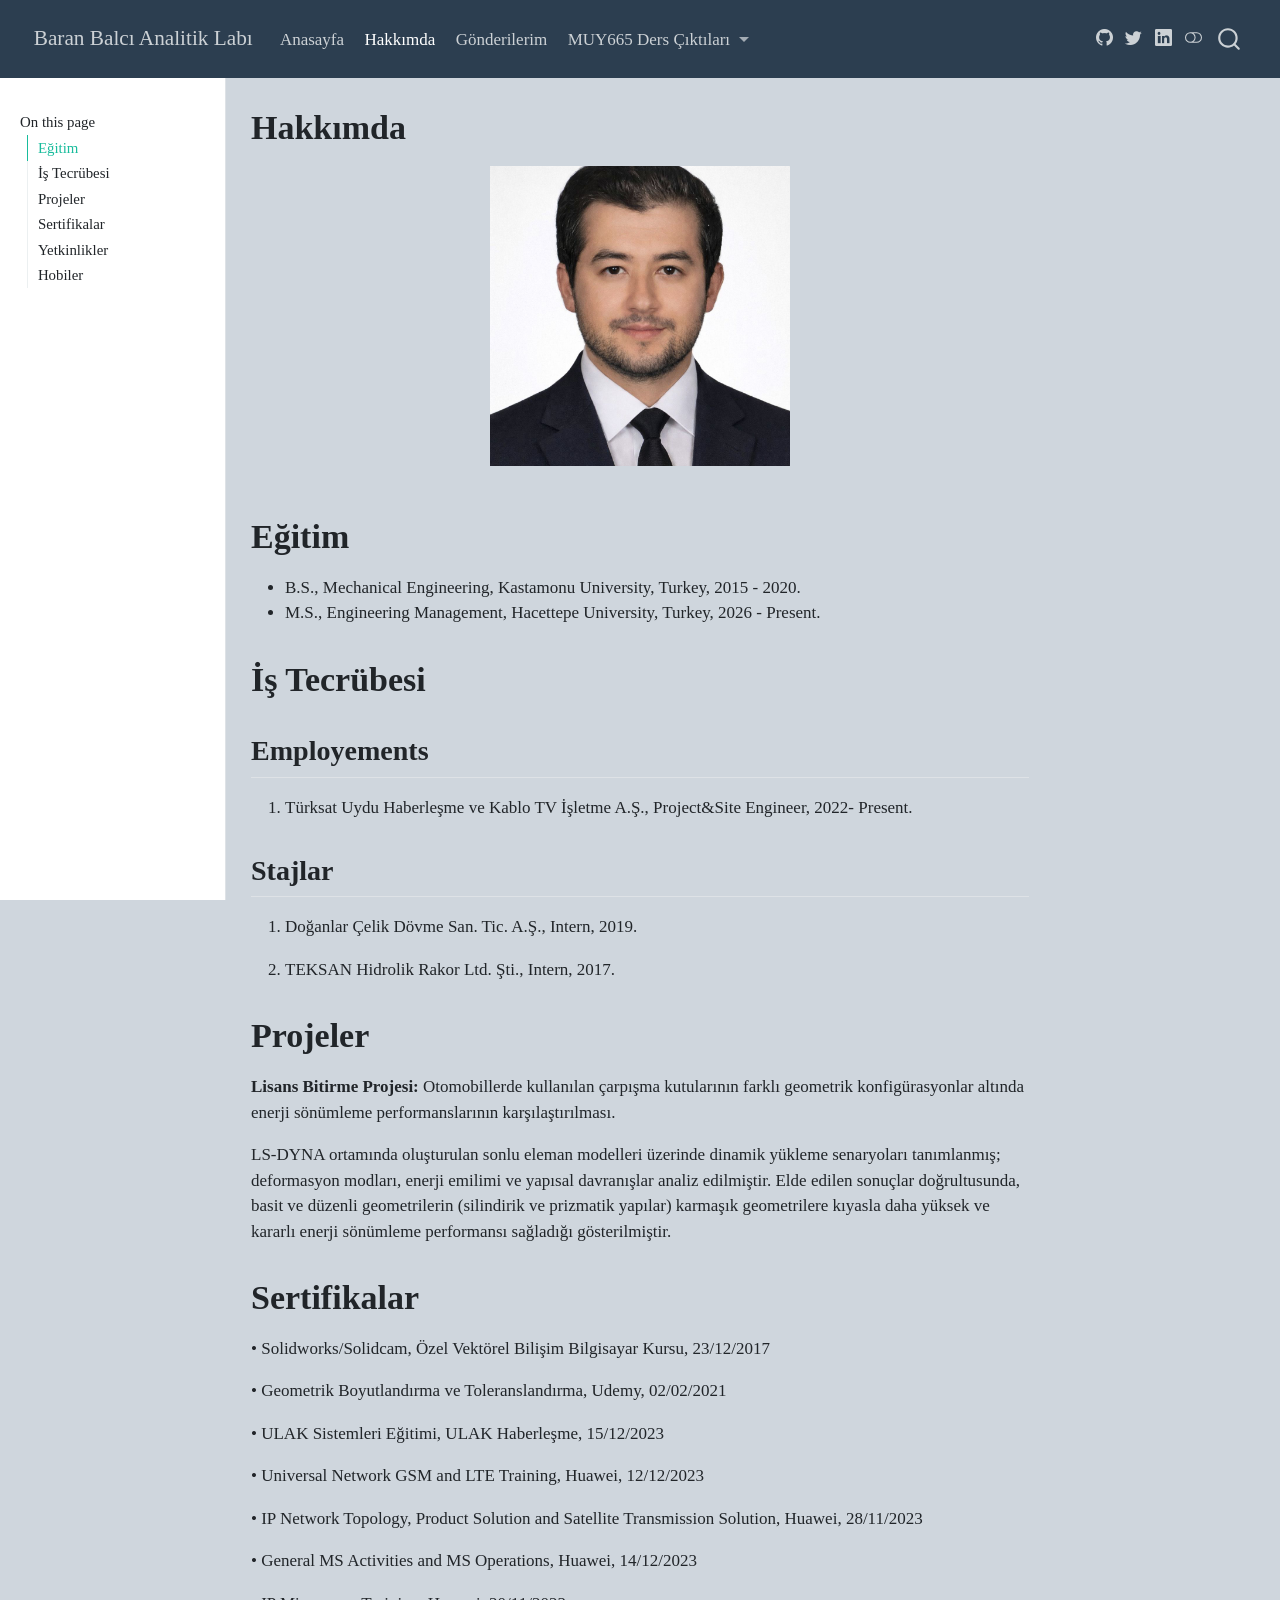
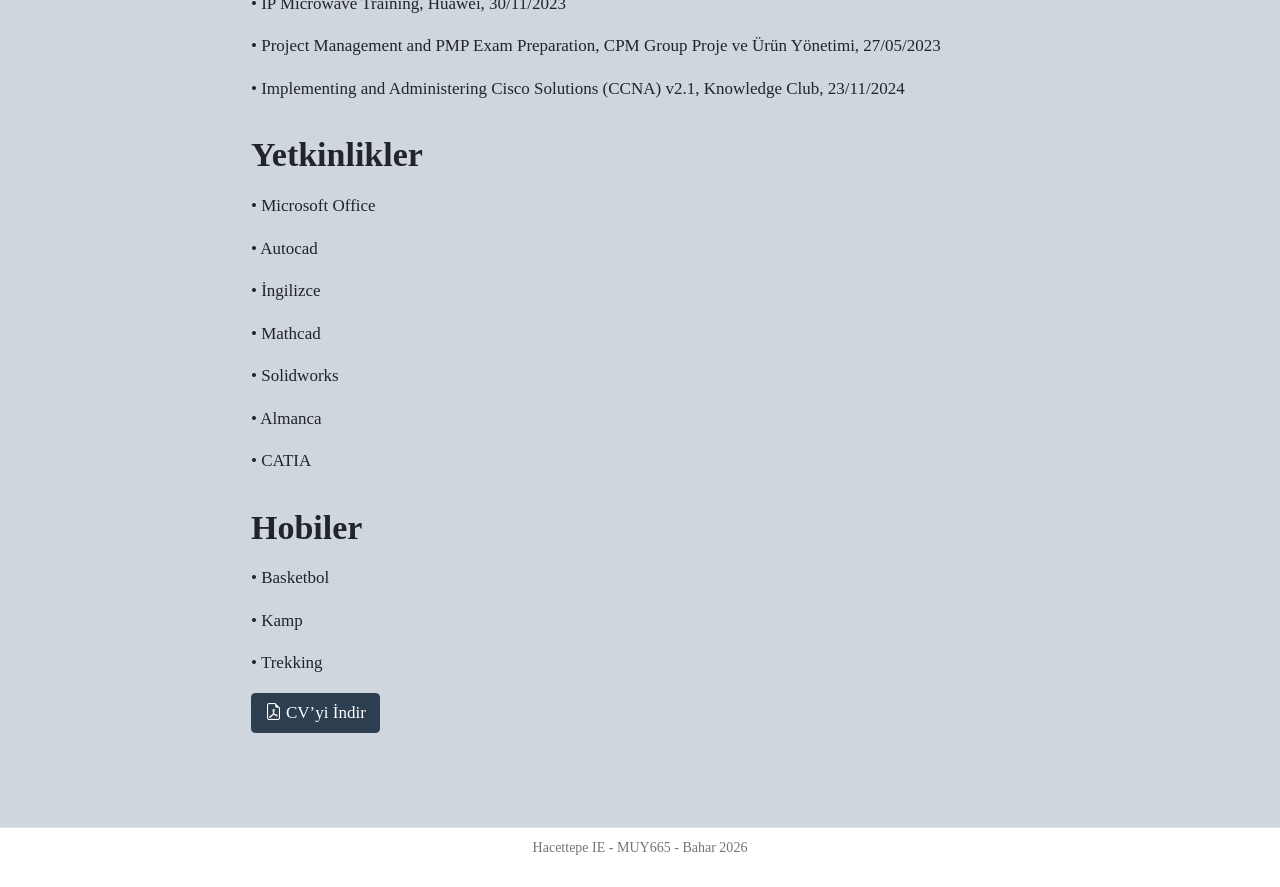
==== commit 11ae496c: "Buton Ekleme Özgeçmişi indirme butonu eklendi." ====
--- a/docs/about.html
+++ b/docs/about.html
@@ -308,12 +308,12 @@
   <li><a href="#iş-tecrübesi" id="toc-iş-tecrübesi" class="nav-link" data-scroll-target="#iş-tecrübesi">İş Tecrübesi</a>
   <ul class="collapse">
   <li><a href="#employements" id="toc-employements" class="nav-link" data-scroll-target="#employements">Employements</a></li>
-  <li><a href="#internships" id="toc-internships" class="nav-link" data-scroll-target="#internships">Internships</a></li>
+  <li><a href="#stajlar" id="toc-stajlar" class="nav-link" data-scroll-target="#stajlar">Stajlar</a></li>
   </ul></li>
-  <li><a href="#projects" id="toc-projects" class="nav-link" data-scroll-target="#projects">Projects</a></li>
-  <li><a href="#certificates" id="toc-certificates" class="nav-link" data-scroll-target="#certificates">Certificates</a></li>
-  <li><a href="#competencies" id="toc-competencies" class="nav-link" data-scroll-target="#competencies">Competencies</a></li>
-  <li><a href="#hobbies" id="toc-hobbies" class="nav-link" data-scroll-target="#hobbies">Hobbies</a></li>
+  <li><a href="#projeler" id="toc-projeler" class="nav-link" data-scroll-target="#projeler">Projeler</a></li>
+  <li><a href="#sertifikalar" id="toc-sertifikalar" class="nav-link" data-scroll-target="#sertifikalar">Sertifikalar</a></li>
+  <li><a href="#yetkinlikler" id="toc-yetkinlikler" class="nav-link" data-scroll-target="#yetkinlikler">Yetkinlikler</a></li>
+  <li><a href="#hobiler" id="toc-hobiler" class="nav-link" data-scroll-target="#hobiler">Hobiler</a></li>
   </ul>
 </nav>
 </nav>
@@ -364,21 +364,21 @@
 <li>Türksat Uydu Haberleşme ve Kablo TV İşletme A.Ş., Project&amp;Site Engineer, 2022- Present.</li>
 </ol>
 </section>
-<section id="internships" class="level2">
-<h2 class="anchored" data-anchor-id="internships">Internships</h2>
+<section id="stajlar" class="level2">
+<h2 class="anchored" data-anchor-id="stajlar">Stajlar</h2>
 <ol type="1">
 <li><p>Doğanlar Çelik Dövme San. Tic. A.Ş., Intern, 2019.</p></li>
 <li><p>TEKSAN Hidrolik Rakor Ltd.&nbsp;Şti., Intern, 2017.</p></li>
 </ol>
 </section>
 </section>
-<section id="projects" class="level1">
-<h1>Projects</h1>
+<section id="projeler" class="level1">
+<h1>Projeler</h1>
 <p><strong>Lisans Bitirme Projesi:</strong> Otomobillerde kullanılan çarpışma kutularının farklı geometrik konfigürasyonlar altında enerji sönümleme performanslarının karşılaştırılması.</p>
 <p>LS-DYNA ortamında oluşturulan sonlu eleman modelleri üzerinde dinamik yükleme senaryoları tanımlanmış; deformasyon modları, enerji emilimi ve yapısal davranışlar analiz edilmiştir. Elde edilen sonuçlar doğrultusunda, basit ve düzenli geometrilerin (silindirik ve prizmatik yapılar) karmaşık geometrilere kıyasla daha yüksek ve kararlı enerji sönümleme performansı sağladığı gösterilmiştir.</p>
 </section>
-<section id="certificates" class="level1">
-<h1>Certificates</h1>
+<section id="sertifikalar" class="level1">
+<h1>Sertifikalar</h1>
 <p>• Solidworks/Solidcam, Özel Vektörel Bilişim Bilgisayar Kursu, 23/12/2017</p>
 <p>• Geometrik Boyutlandırma ve Toleranslandırma, Udemy, 02/02/2021</p>
 <p>• ULAK Sistemleri Eğitimi, ULAK Haberleşme, 15/12/2023</p>
@@ -389,8 +389,8 @@
 <p>• Project Management and PMP Exam Preparation, CPM Group Proje ve Ürün Yönetimi, 27/05/2023</p>
 <p>• Implementing and Administering Cisco Solutions (CCNA) v2.1, Knowledge Club, 23/11/2024</p>
 </section>
-<section id="competencies" class="level1">
-<h1>Competencies</h1>
+<section id="yetkinlikler" class="level1">
+<h1>Yetkinlikler</h1>
 <p>• Microsoft Office</p>
 <p>• Autocad</p>
 <p>• İngilizce</p>
@@ -399,11 +399,12 @@
 <p>• Almanca</p>
 <p>• CATIA</p>
 </section>
-<section id="hobbies" class="level1">
-<h1>Hobbies</h1>
+<section id="hobiler" class="level1">
+<h1>Hobiler</h1>
 <p>• Basketbol</p>
 <p>• Kamp</p>
 <p>• Trekking</p>
+<p><a href="cv.pdf" class="btn btn-primary" target="_blank"> <i class="bi bi-file-earmark-pdf"></i> CV’yi İndir </a></p>
 
 
 </section>
--- a/docs/styles.css
+++ b/docs/styles.css
@@ -3,4 +3,8 @@
   position: sticky !important;
   top: 0;
   z-index: 9999;
-}+}
+
+body {
+  background-color: #cfd6dd;
+}
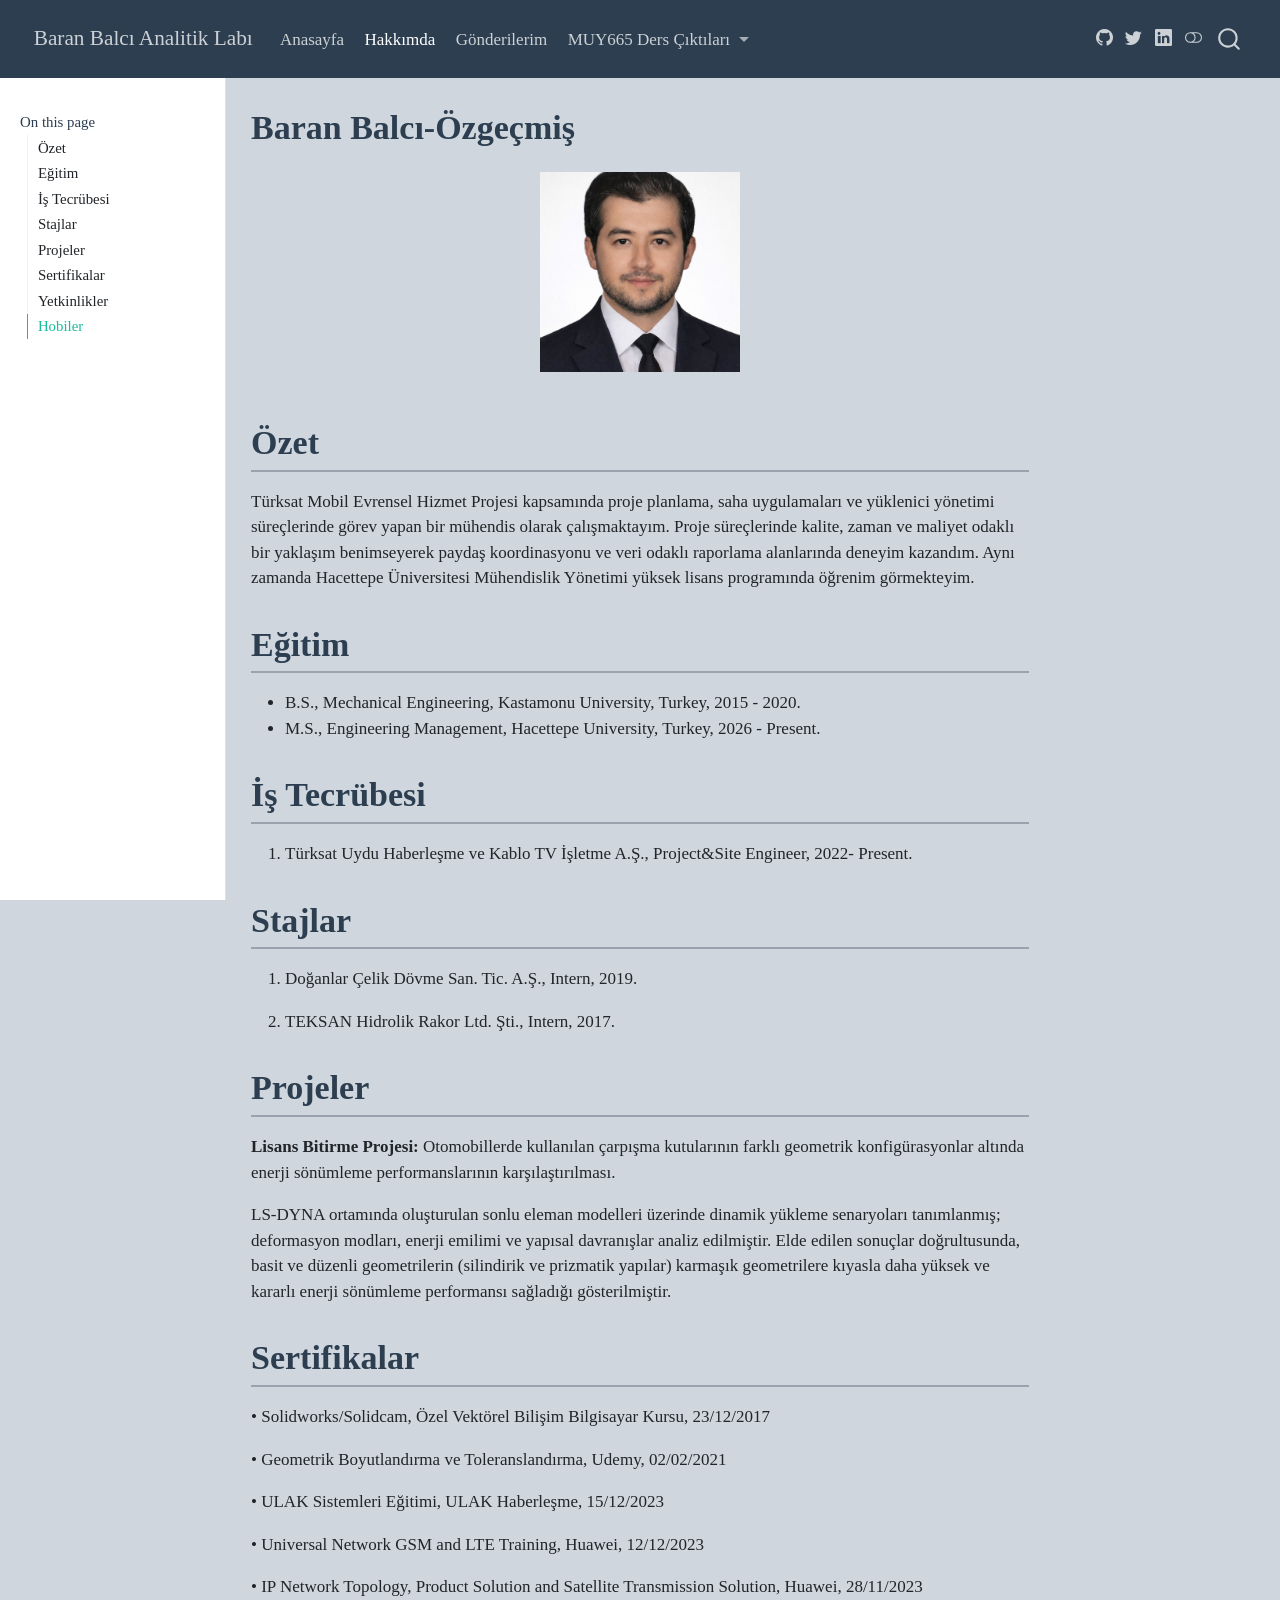
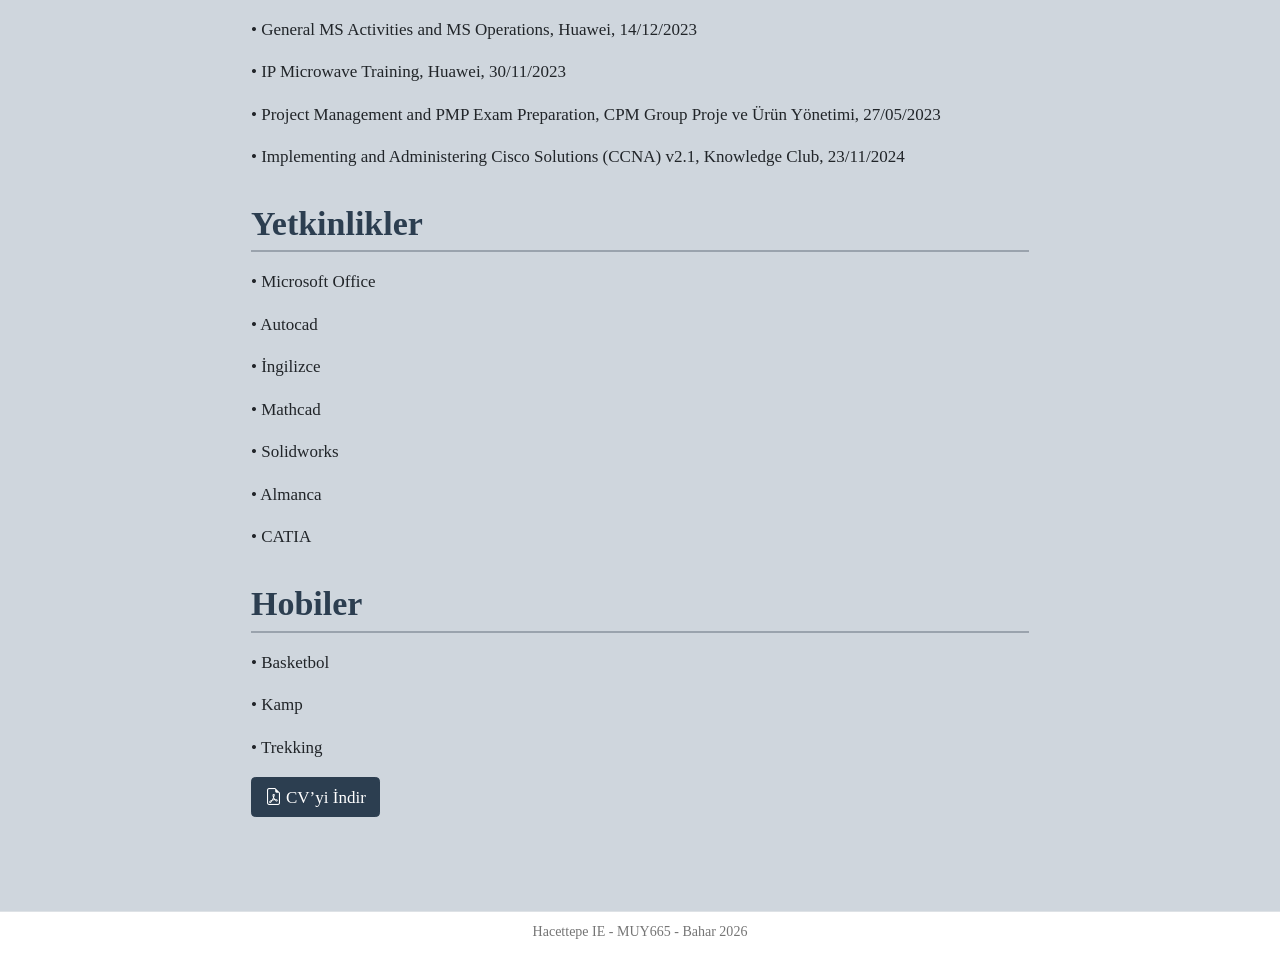
==== commit ec8df650: "final version Özgeçmiş dosyası eklendi. Bazı font değişiklikleri yapıldı." ====
--- a/docs/about.html
+++ b/docs/about.html
@@ -7,7 +7,7 @@
 <meta name="viewport" content="width=device-width, initial-scale=1.0, user-scalable=yes">
 
 
-<title>Hakkımda – Baran Balcı Analitik Labı</title>
+<title>Baran Balcı-Özgeçmiş – Baran Balcı Analitik Labı</title>
 <style>
 code{white-space: pre-wrap;}
 span.smallcaps{font-variant: small-caps;}
@@ -304,12 +304,10 @@
     <h2 id="toc-title">On this page</h2>
    
   <ul>
-  <li><a href="#eğitim" id="toc-eğitim" class="nav-link active" data-scroll-target="#eğitim">Eğitim</a></li>
-  <li><a href="#iş-tecrübesi" id="toc-iş-tecrübesi" class="nav-link" data-scroll-target="#iş-tecrübesi">İş Tecrübesi</a>
-  <ul class="collapse">
-  <li><a href="#employements" id="toc-employements" class="nav-link" data-scroll-target="#employements">Employements</a></li>
+  <li><a href="#özet" id="toc-özet" class="nav-link active" data-scroll-target="#özet">Özet</a></li>
+  <li><a href="#eğitim" id="toc-eğitim" class="nav-link" data-scroll-target="#eğitim">Eğitim</a></li>
+  <li><a href="#iş-tecrübesi" id="toc-iş-tecrübesi" class="nav-link" data-scroll-target="#iş-tecrübesi">İş Tecrübesi</a></li>
   <li><a href="#stajlar" id="toc-stajlar" class="nav-link" data-scroll-target="#stajlar">Stajlar</a></li>
-  </ul></li>
   <li><a href="#projeler" id="toc-projeler" class="nav-link" data-scroll-target="#projeler">Projeler</a></li>
   <li><a href="#sertifikalar" id="toc-sertifikalar" class="nav-link" data-scroll-target="#sertifikalar">Sertifikalar</a></li>
   <li><a href="#yetkinlikler" id="toc-yetkinlikler" class="nav-link" data-scroll-target="#yetkinlikler">Yetkinlikler</a></li>
@@ -327,7 +325,7 @@
 
 <header id="title-block-header" class="quarto-title-block default">
 <div class="quarto-title">
-<h1 class="title">Hakkımda</h1>
+<h1 class="title">Baran Balcı-Özgeçmiş</h1>
 </div>
 
 
@@ -346,9 +344,13 @@
 
 <div class="quarto-figure quarto-figure-center">
 <figure class="figure">
-<p><img src="images/WhatsApp Image 2026-03-04 at 12.18.44.jpeg" class="img-fluid quarto-figure quarto-figure-center figure-img" width="300"></p>
+<p><img src="images/WhatsApp Image 2026-03-04 at 12.18.44.jpeg" class="img-fluid quarto-figure quarto-figure-center figure-img" width="200"></p>
 </figure>
 </div>
+<section id="özet" class="level1">
+<h1>Özet</h1>
+<p>Türksat Mobil Evrensel Hizmet Projesi kapsamında proje planlama, saha uygulamaları ve yüklenici yönetimi süreçlerinde görev yapan bir mühendis olarak çalışmaktayım. Proje süreçlerinde kalite, zaman ve maliyet odaklı bir yaklaşım benimseyerek paydaş koordinasyonu ve veri odaklı raporlama alanlarında deneyim kazandım. Aynı zamanda Hacettepe Üniversitesi Mühendislik Yönetimi yüksek lisans programında öğrenim görmekteyim.</p>
+</section>
 <section id="eğitim" class="level1">
 <h1>Eğitim</h1>
 <ul>
@@ -358,19 +360,16 @@
 </section>
 <section id="iş-tecrübesi" class="level1">
 <h1>İş Tecrübesi</h1>
-<section id="employements" class="level2">
-<h2 class="anchored" data-anchor-id="employements">Employements</h2>
 <ol type="1">
 <li>Türksat Uydu Haberleşme ve Kablo TV İşletme A.Ş., Project&amp;Site Engineer, 2022- Present.</li>
 </ol>
 </section>
-<section id="stajlar" class="level2">
-<h2 class="anchored" data-anchor-id="stajlar">Stajlar</h2>
+<section id="stajlar" class="level1">
+<h1>Stajlar</h1>
 <ol type="1">
 <li><p>Doğanlar Çelik Dövme San. Tic. A.Ş., Intern, 2019.</p></li>
 <li><p>TEKSAN Hidrolik Rakor Ltd.&nbsp;Şti., Intern, 2017.</p></li>
 </ol>
-</section>
 </section>
 <section id="projeler" class="level1">
 <h1>Projeler</h1>
@@ -404,7 +403,7 @@
 <p>• Basketbol</p>
 <p>• Kamp</p>
 <p>• Trekking</p>
-<p><a href="cv.pdf" class="btn btn-primary" target="_blank"> <i class="bi bi-file-earmark-pdf"></i> CV’yi İndir </a></p>
+<p><a href="baran-balci-cv.pdf" class="btn btn-primary" target="_blank"> <i class="bi bi-file-earmark-pdf"></i> CV’yi İndir </a></p>
 
 
 </section>
--- a/docs/styles.css
+++ b/docs/styles.css
@@ -8,3 +8,13 @@
 body {
   background-color: #cfd6dd;
 }
+
+h1,h2, h3 {
+  color: #2c3e50;
+  border-bottom: 2px solid #9aa3ad;
+  padding-bottom: 6px;
+}
+
+.quarto-title h1 {
+  border-bottom: none !important;
+}
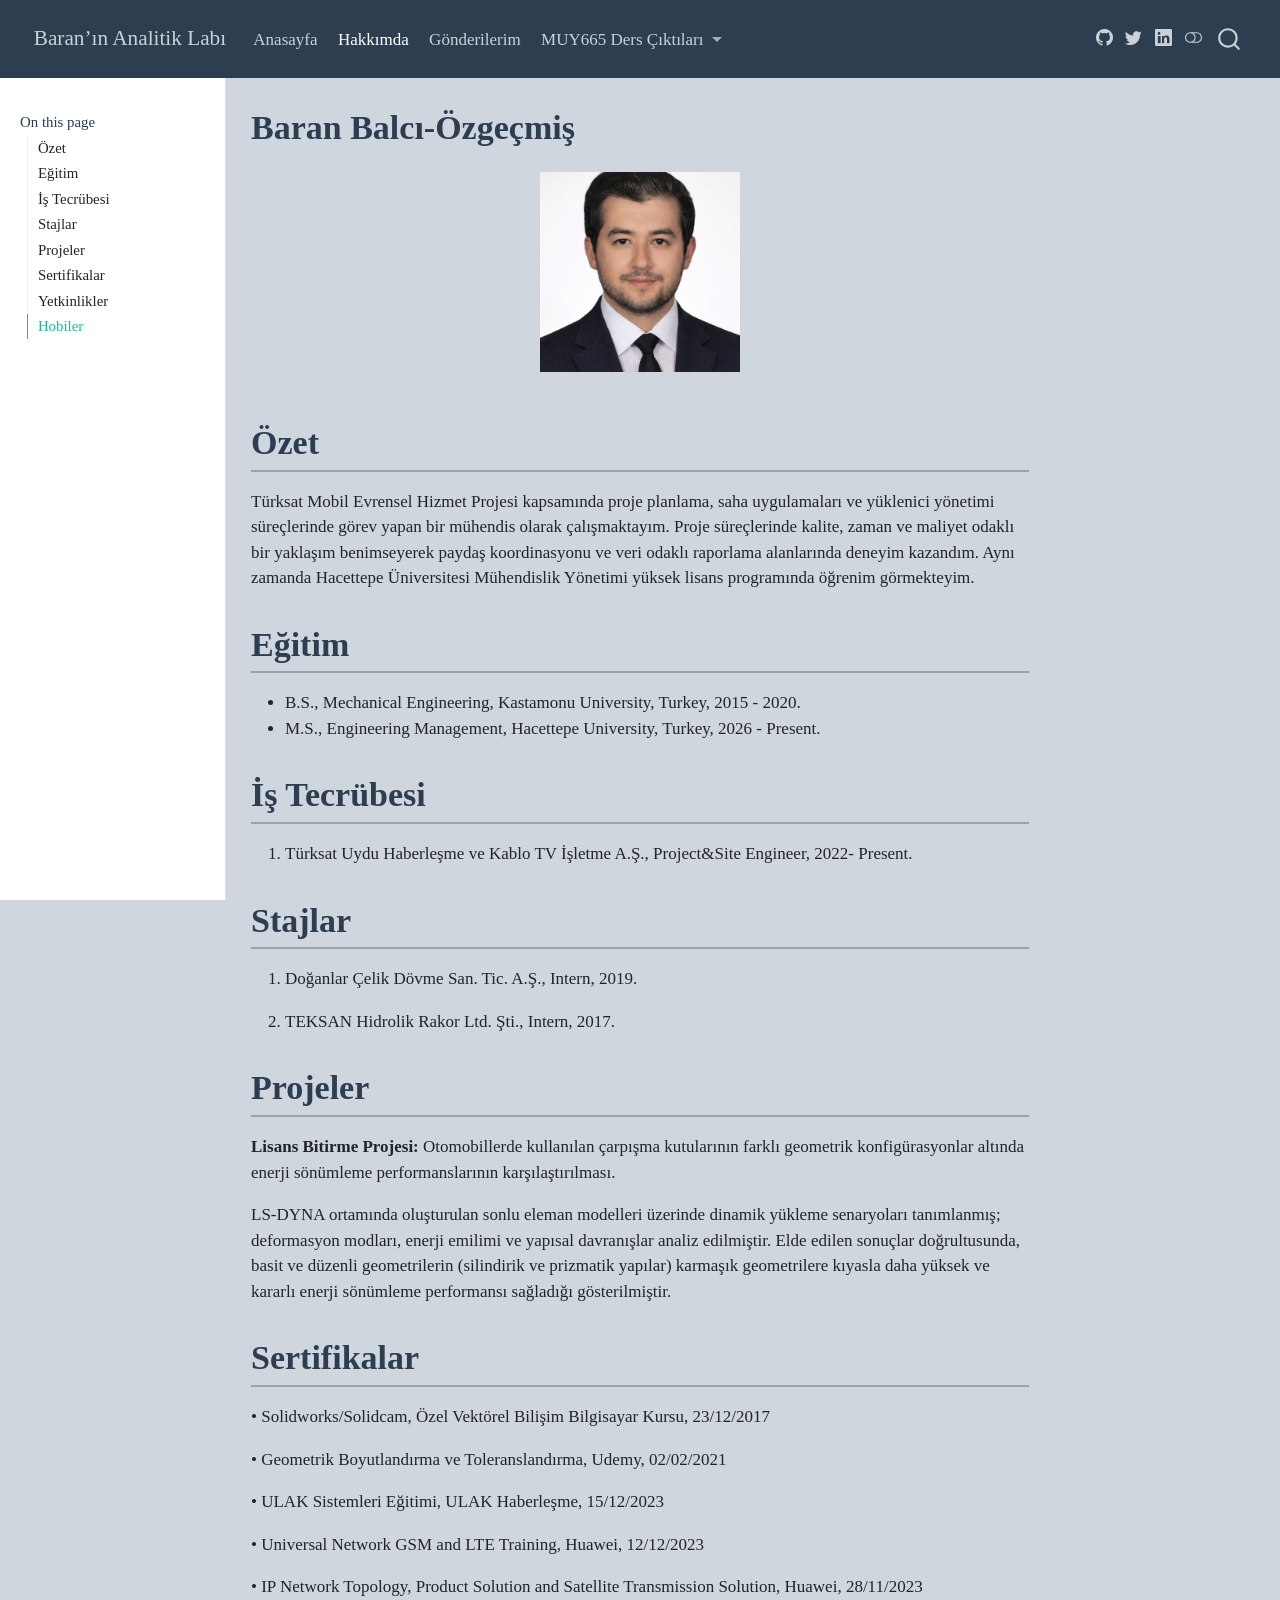
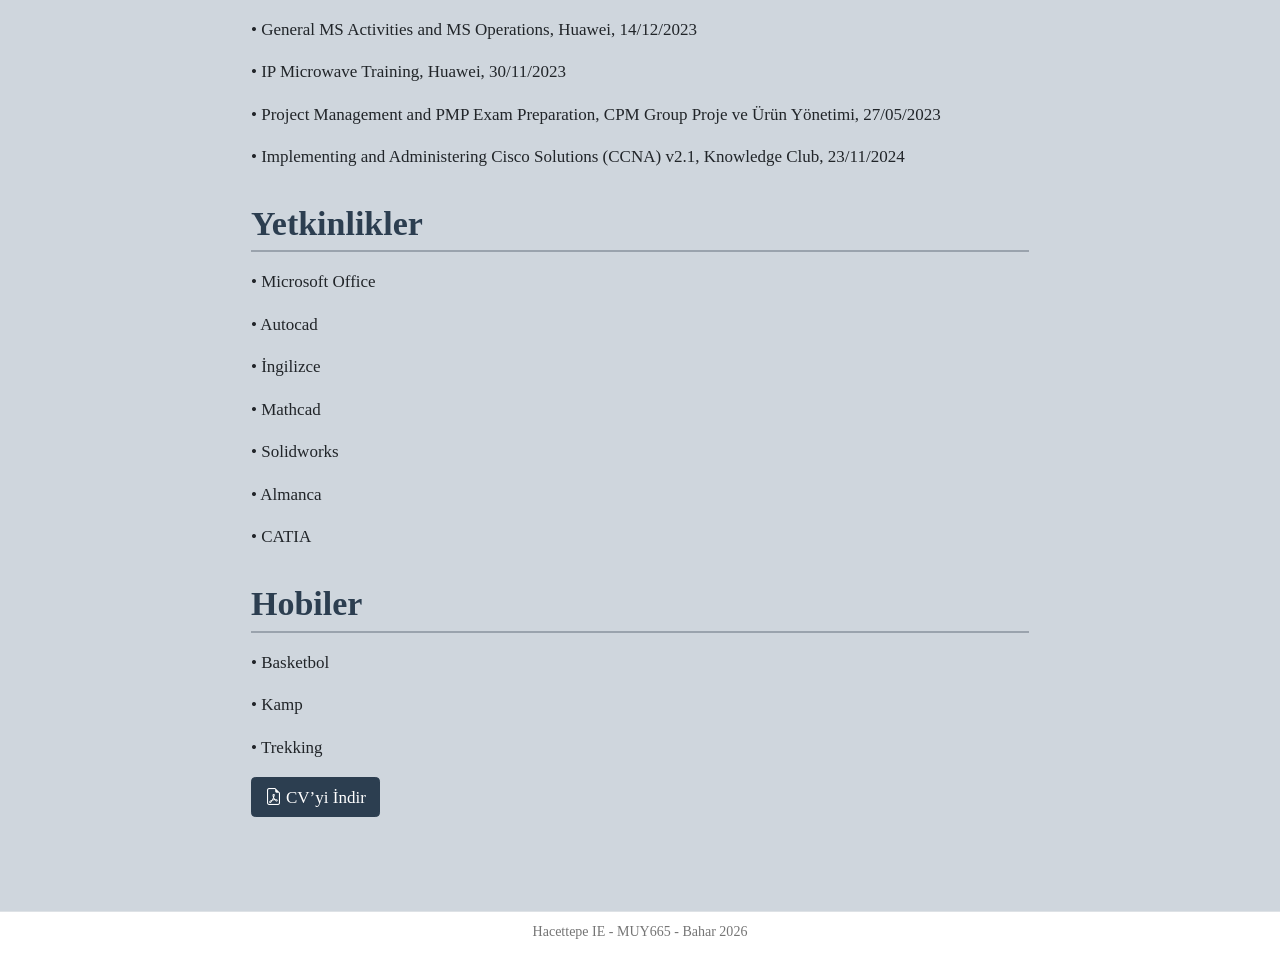
==== commit 133960a0: "title değişimi" ====
--- a/docs/about.html
+++ b/docs/about.html
@@ -7,7 +7,7 @@
 <meta name="viewport" content="width=device-width, initial-scale=1.0, user-scalable=yes">
 
 
-<title>Baran Balcı-Özgeçmiş – Baran Balcı Analitik Labı</title>
+<title>Baran Balcı-Özgeçmiş – Baran’ın Analitik Labı</title>
 <style>
 code{white-space: pre-wrap;}
 span.smallcaps{font-variant: small-caps;}
@@ -249,7 +249,7 @@
     <a href="./index.html" class="navbar-brand navbar-brand-logo">
     </a>
     <a class="navbar-brand" href="./index.html">
-    <span class="navbar-title">Baran Balcı Analitik Labı</span>
+    <span class="navbar-title">Baran’ın Analitik Labı</span>
     </a>
   </div>
             <div id="quarto-search" class="" title="Search"></div>
